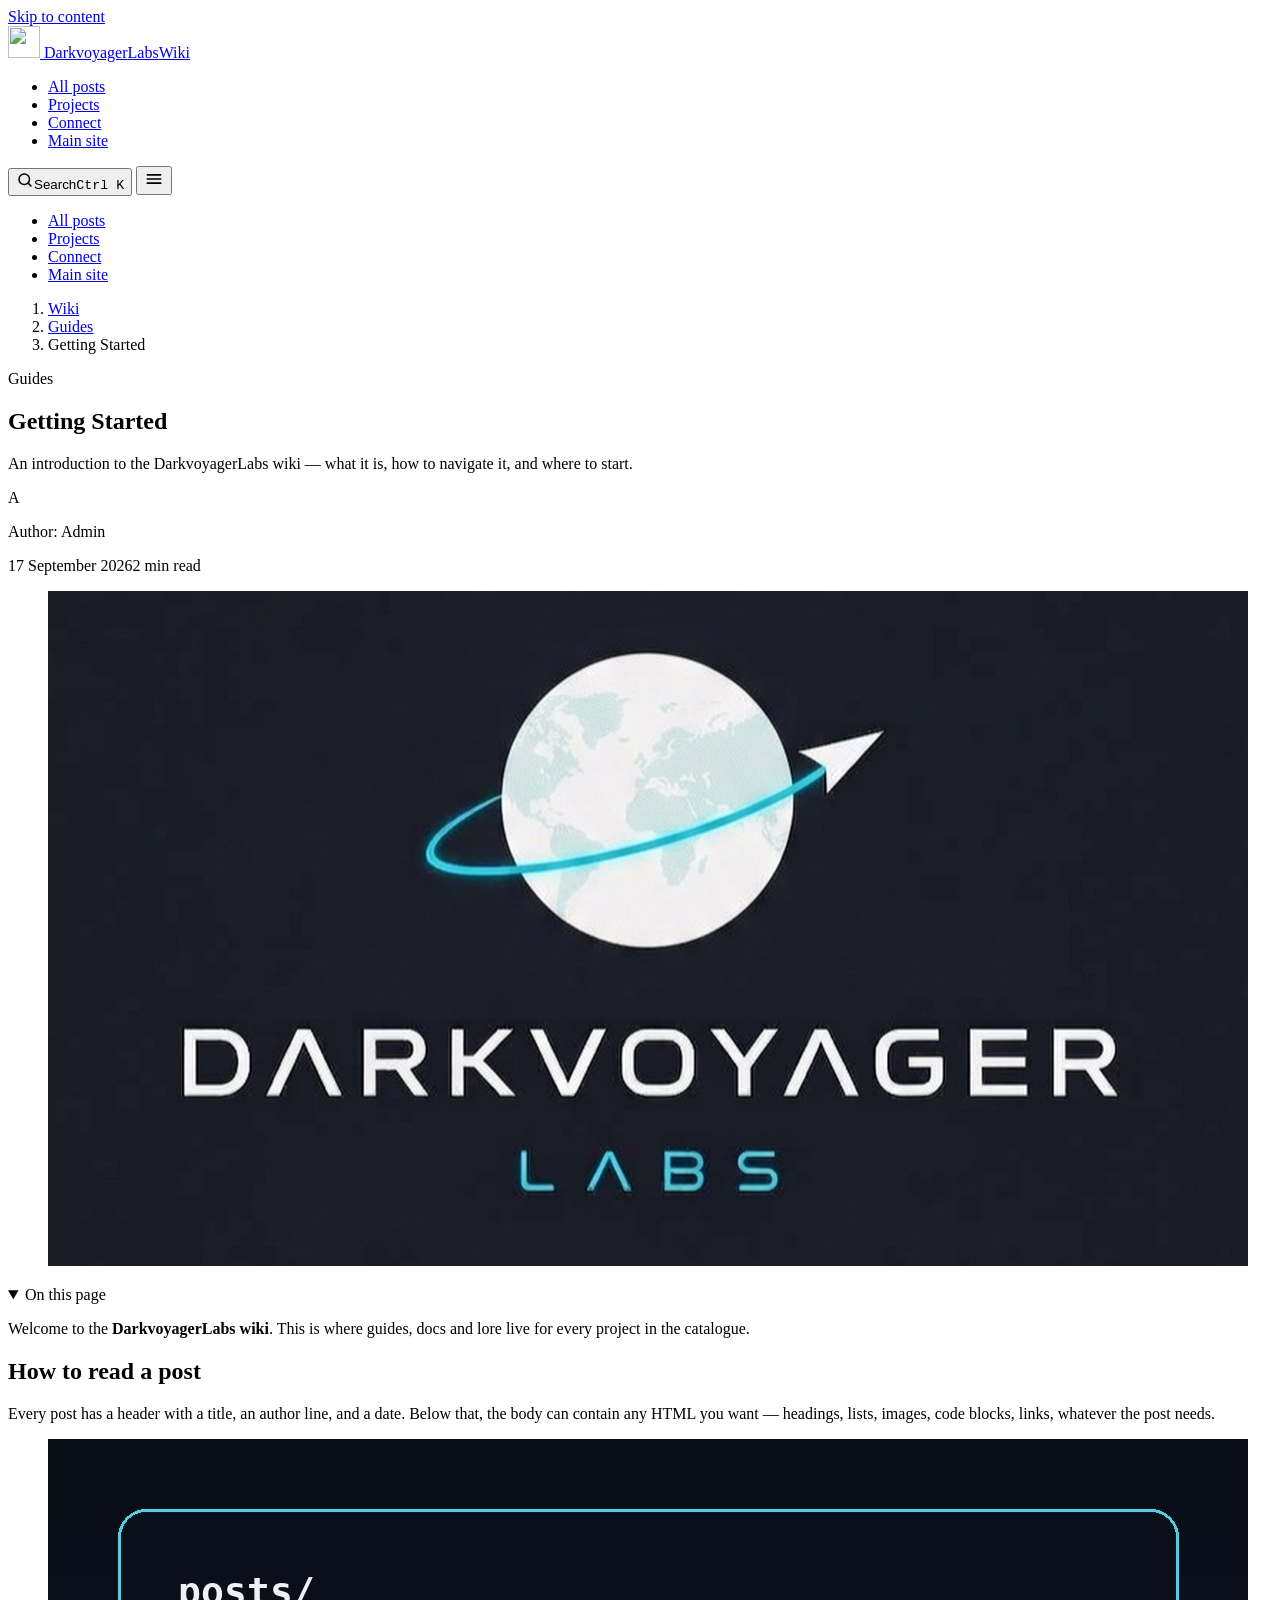
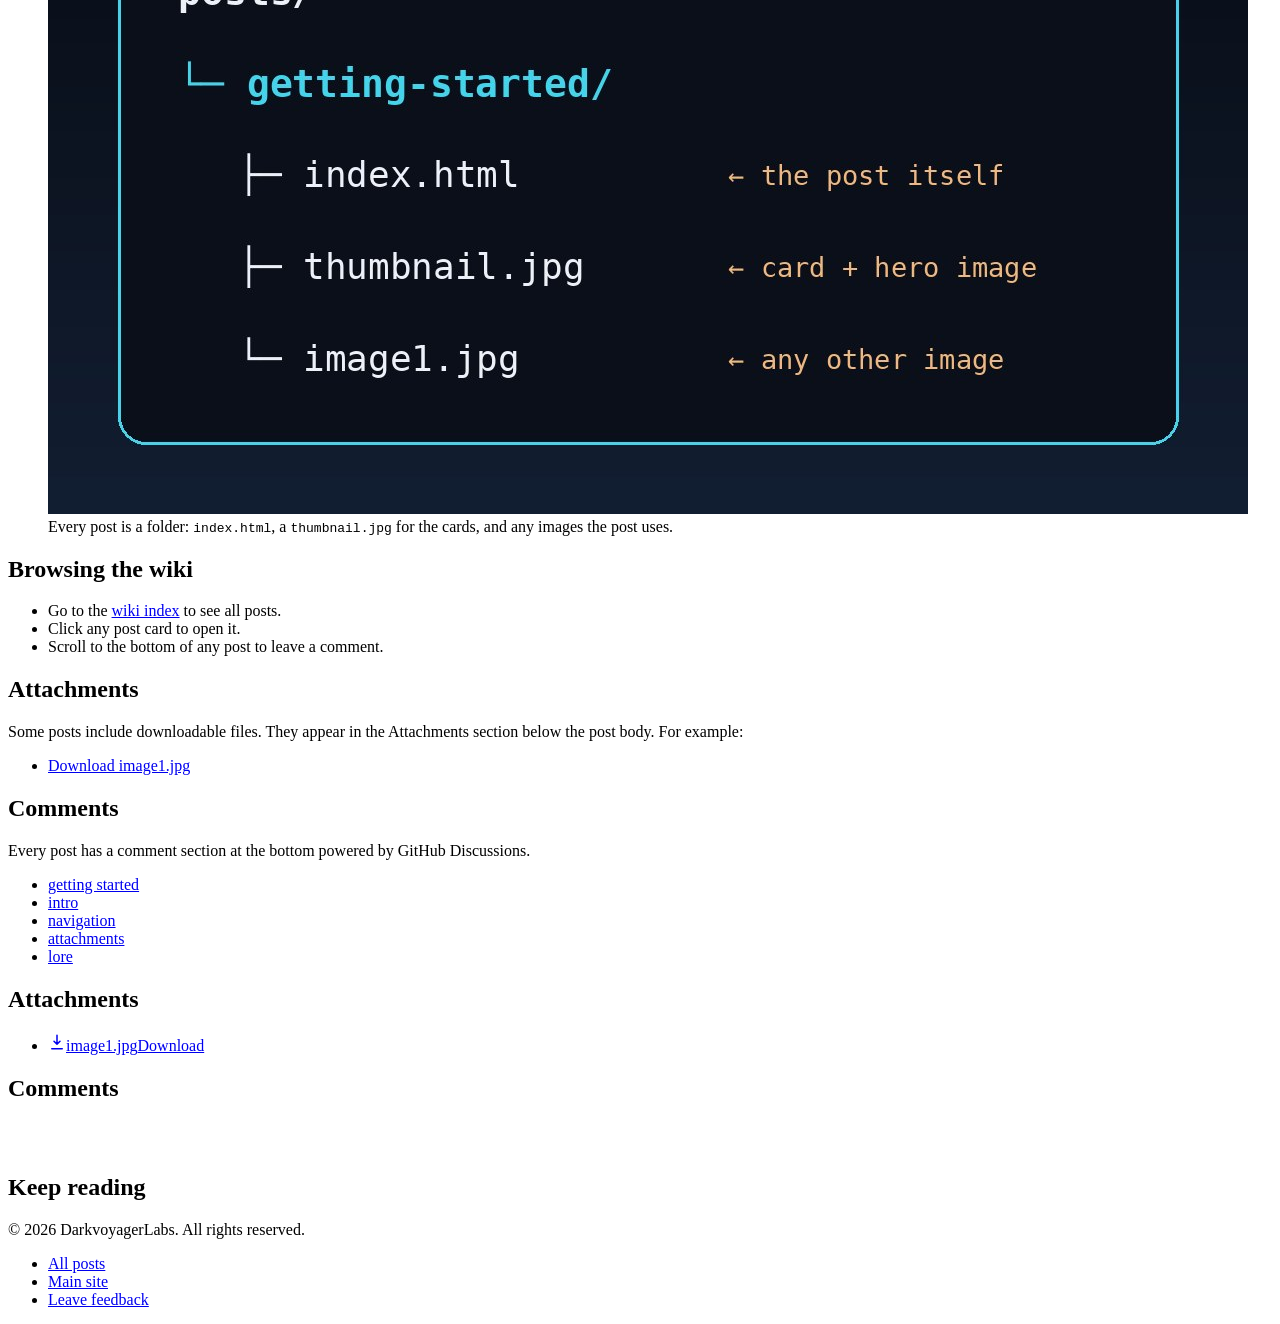
==== posts/getting-started/index.html @ c221bfa9 "Add files via upload" ====
<!DOCTYPE html>
<html lang="en">
<head>
<meta charset="UTF-8">
<meta name="viewport" content="width=device-width, initial-scale=1">
<title>Getting Started — DarkvoyagerLabs Wiki</title>
<meta name="description" content="An introduction to the DarkvoyagerLabs wiki — what it is, how to navigate it, and where to start.">
<link rel="canonical" href="https://wiki.darkvoyagerlabs.netlify.app/posts/getting-started/">
<meta name="color-scheme" content="dark light">
<meta name="theme-color" content="#05070d" media="(prefers-color-scheme: dark)">
<meta name="theme-color" content="#eef1f6" media="(prefers-color-scheme: light)">

<meta property="og:type" content="article">
<meta property="og:site_name" content="DarkvoyagerLabs Wiki">
<meta property="og:title" content="Getting Started — DarkvoyagerLabs Wiki">
<meta property="og:description" content="An introduction to the DarkvoyagerLabs wiki — what it is, how to navigate it, and where to start.">
<meta property="og:image" content="https://wiki.darkvoyagerlabs.netlify.app/posts/getting-started/thumbnail.jpg">
<meta property="og:url" content="https://wiki.darkvoyagerlabs.netlify.app/posts/getting-started/">
<meta name="twitter:card" content="summary_large_image">

<link rel="icon" type="image/png" href="/assets/img/logo.png">
<link rel="apple-touch-icon" href="/assets/img/logo.png">
<link rel="manifest" href="/site.webmanifest">
<link rel="preload" href="/assets/fonts/bricolage.woff2" as="font" type="font/woff2" crossorigin>
<link rel="preload" href="/assets/fonts/geist.woff2" as="font" type="font/woff2" crossorigin>
<script>(function(d){d.classList.add('js');setTimeout(function(){if(!window.__wikiOk)d.classList.add('reveal-all')},4000)})(document.documentElement)</script>
<link rel="stylesheet" href="/assets/css/tokens.css">
<link rel="stylesheet" href="/assets/css/base.css">
<link rel="stylesheet" href="/assets/css/layout.css">
<link rel="stylesheet" href="/assets/css/components.css">
<link rel="stylesheet" href="/assets/css/article.css">
<script type="application/ld+json">
{
  "@context": "https://schema.org",
  "@type": "Article",
  "headline": "Getting Started",
  "description": "An introduction to the DarkvoyagerLabs wiki \u2014 what it is, how to navigate it, and where to start.",
  "datePublished": "2026-09-17",
  "author": {
    "@type": "Person",
    "name": "Admin"
  },
  "image": "https://wiki.darkvoyagerlabs.netlify.app/posts/getting-started/thumbnail.jpg",
  "mainEntityOfPage": "https://wiki.darkvoyagerlabs.netlify.app/posts/getting-started/",
  "publisher": {
    "@type": "Organization",
    "name": "DarkvoyagerLabs"
  }
}
</script>
</head>
<body data-page="post" data-slug="getting-started">

<a class="skip-link" href="#main">Skip to content</a>

<header class="site-header">
  <nav class="site-nav" aria-label="Primary">
    <a class="brand" href="/" aria-label="DarkvoyagerLabs Wiki home">
      <picture><source media="(prefers-color-scheme: light)" srcset="/assets/img/logo_light.png"><img src="/assets/img/logo.png" alt="" width="32" height="32"></picture>
      <span class="brand-name">Darkvoyager<span class="accent">Labs</span></span><span class="brand-tag">Wiki</span>
    </a>
    <div class="nav-end">
      <ul class="nav-list">
        <li><a href="/">All posts</a></li>
        <li><a class="ext" href="https://darkvoyagerlabs.netlify.app/projects.html">Projects</a></li>
        <li><a class="ext" href="https://darkvoyagerlabs.netlify.app/connect.html">Connect</a></li>
        <li><a class="ext" href="https://darkvoyagerlabs.netlify.app/">Main site</a></li>
      </ul>
      <button type="button" class="search-btn" data-search-open aria-label="Search the wiki" aria-haspopup="dialog" aria-keyshortcuts="Control+K Meta+K">
        <svg width="18" height="18" viewBox="0 0 24 24" fill="none" stroke="currentColor" stroke-width="2" stroke-linecap="round" aria-hidden="true"><circle cx="11" cy="11" r="7"/><path d="m20 20-3.5-3.5"/></svg><span class="search-label">Search</span><kbd data-kbd>Ctrl K</kbd>
      </button>
      <button type="button" class="menu-btn" aria-label="Open menu" aria-expanded="false" aria-controls="mobile-nav">
        <svg width="20" height="20" viewBox="0 0 24 24" fill="none" stroke="currentColor" stroke-width="2" stroke-linecap="round" aria-hidden="true"><path d="M4 7h16M4 12h16M4 17h16"/></svg>
      </button>
    </div>
  </nav>
  <div class="mobile-panel" id="mobile-nav">
    <ul>
      <li><a href="/">All posts</a></li>
      <li><a href="https://darkvoyagerlabs.netlify.app/projects.html">Projects</a></li>
      <li><a href="https://darkvoyagerlabs.netlify.app/connect.html">Connect</a></li>
      <li><a href="https://darkvoyagerlabs.netlify.app/">Main site</a></li>
    </ul>
  </div>
</header>

<div class="progress" aria-hidden="true"><i></i></div>

<main id="main" class="page-top">
  <article>

    <header class="post-head">
      <nav aria-label="Breadcrumb">
        <ol class="crumbs">
          <li><a href="/">Wiki</a></li>
          <li><a href="/?category=Guides">Guides</a></li>
          <li aria-current="page">Getting Started</li>
        </ol>
      </nav>
      <span class="chip">Guides</span>
      <h1>Getting Started</h1>
      <p class="post-deck">An introduction to the DarkvoyagerLabs wiki — what it is, how to navigate it, and where to start.</p>
      <div class="byline">
        <span class="avatar" aria-hidden="true">A</span>
        <div>
          <p class="name">Author: Admin</p>
          <p class="meta"><time datetime="2026-09-17">17 September 2026</time><span class="dot" data-readtime>2 min read</span></p>
        </div>
      </div>
    </header>

    <figure class="post-hero">
      <img src="thumbnail.jpg" width="1200" height="675" alt="Getting Started banner" fetchpriority="high">
    </figure>

    <div class="post-layout">

      <aside class="post-layout__aside" aria-label="Article navigation">
        <details class="toc" open>
          <summary>On this page</summary>
          <nav aria-label="On this page"><ol id="toc"></ol></nav>
        </details>
      </aside>

      <div class="post-layout__main">

        <div class="prose" id="post-body">
          <p>Welcome to the <strong>DarkvoyagerLabs wiki</strong>. This is where guides, docs and lore live for every project in the catalogue.</p>

          <h2>How to read a post</h2>
          <p>Every post has a header with a title, an author line, and a date. Below that, the body can contain any HTML you want — headings, lists, images, code blocks, links, whatever the post needs.</p>
          <figure>
            <img src="image1.jpg" width="1200" height="675" loading="lazy" alt="A folder tree: posts, then getting-started, containing index.html, thumbnail.jpg and image1.jpg.">
            <figcaption>Every post is a folder: <code>index.html</code>, a <code>thumbnail.jpg</code> for the cards, and any images the post uses.</figcaption>
          </figure>

          <h2>Browsing the wiki</h2>
          <ul>
            <li>Go to the <a href="/">wiki index</a> to see all posts.</li>
            <li>Click any post card to open it.</li>
            <li>Scroll to the bottom of any post to leave a comment.</li>
          </ul>

          <h2>Attachments</h2>
          <p>Some posts include downloadable files. They appear in the Attachments section below the post body. For example:</p>
          <ul>
            <li><a href="image1.jpg" download>Download image1.jpg</a></li>
          </ul>

          <h2>Comments</h2>
          <p>Every post has a comment section at the bottom powered by GitHub Discussions.</p>
        </div>

        <div class="after">
          <ul class="tag-list" aria-label="Tags"><li><a class="tag" href="/?tag=getting%20started">getting started</a></li><li><a class="tag" href="/?tag=intro">intro</a></li><li><a class="tag" href="/?tag=navigation">navigation</a></li><li><a class="tag" href="/?tag=attachments">attachments</a></li><li><a class="tag" href="/?tag=lore">lore</a></li></ul>

          <section class="attachments" aria-labelledby="attachments-h">
            <h2 id="attachments-h">Attachments</h2>
            <ul><li><a href="image1.jpg" download><span class="file-icon" aria-hidden="true"><svg width="18" height="18" viewBox="0 0 24 24" fill="none" stroke="currentColor" stroke-width="2" stroke-linecap="round" stroke-linejoin="round"><path d="M12 3v12m0 0-4-4m4 4 4-4M5 21h14"/></svg></span><span class="file-name">image1.jpg</span><span class="file-note">Download</span></a></li></ul>
          </section>

          <nav id="post-nav" class="post-nav" aria-label="More posts"></nav>

          <section class="comments" id="comments" aria-labelledby="comments-h">
            <h2 id="comments-h">Comments</h2>
            <div id="giscus-container"></div>
            <noscript><p class="note">Comments are powered by GitHub Discussions and need JavaScript.</p></noscript>
          </section>
        </div>

      </div>
    </div>
  </article>

  <section id="related" class="container related after" aria-labelledby="related-h" style="margin-top:clamp(44px,6vw,72px)">
    <h2 id="related-h">Keep reading</h2>
    <ul id="related-grid" class="post-grid"></ul>
  </section>
</main>

<footer class="site-footer">
  <div class="row">
    <p>&copy; <span id="year">2026</span> DarkvoyagerLabs. All rights reserved.</p>
    <ul class="footer-links">
      <li><a href="/">All posts</a></li>
      <li><a href="https://darkvoyagerlabs.netlify.app/">Main site</a></li>
      <li><a href="https://darkvoyagerlabs.netlify.app/feedback.html">Leave feedback</a></li>
    </ul>
  </div>
</footer>

<script type="module" src="/assets/js/main.js"></script>
</body>
</html>
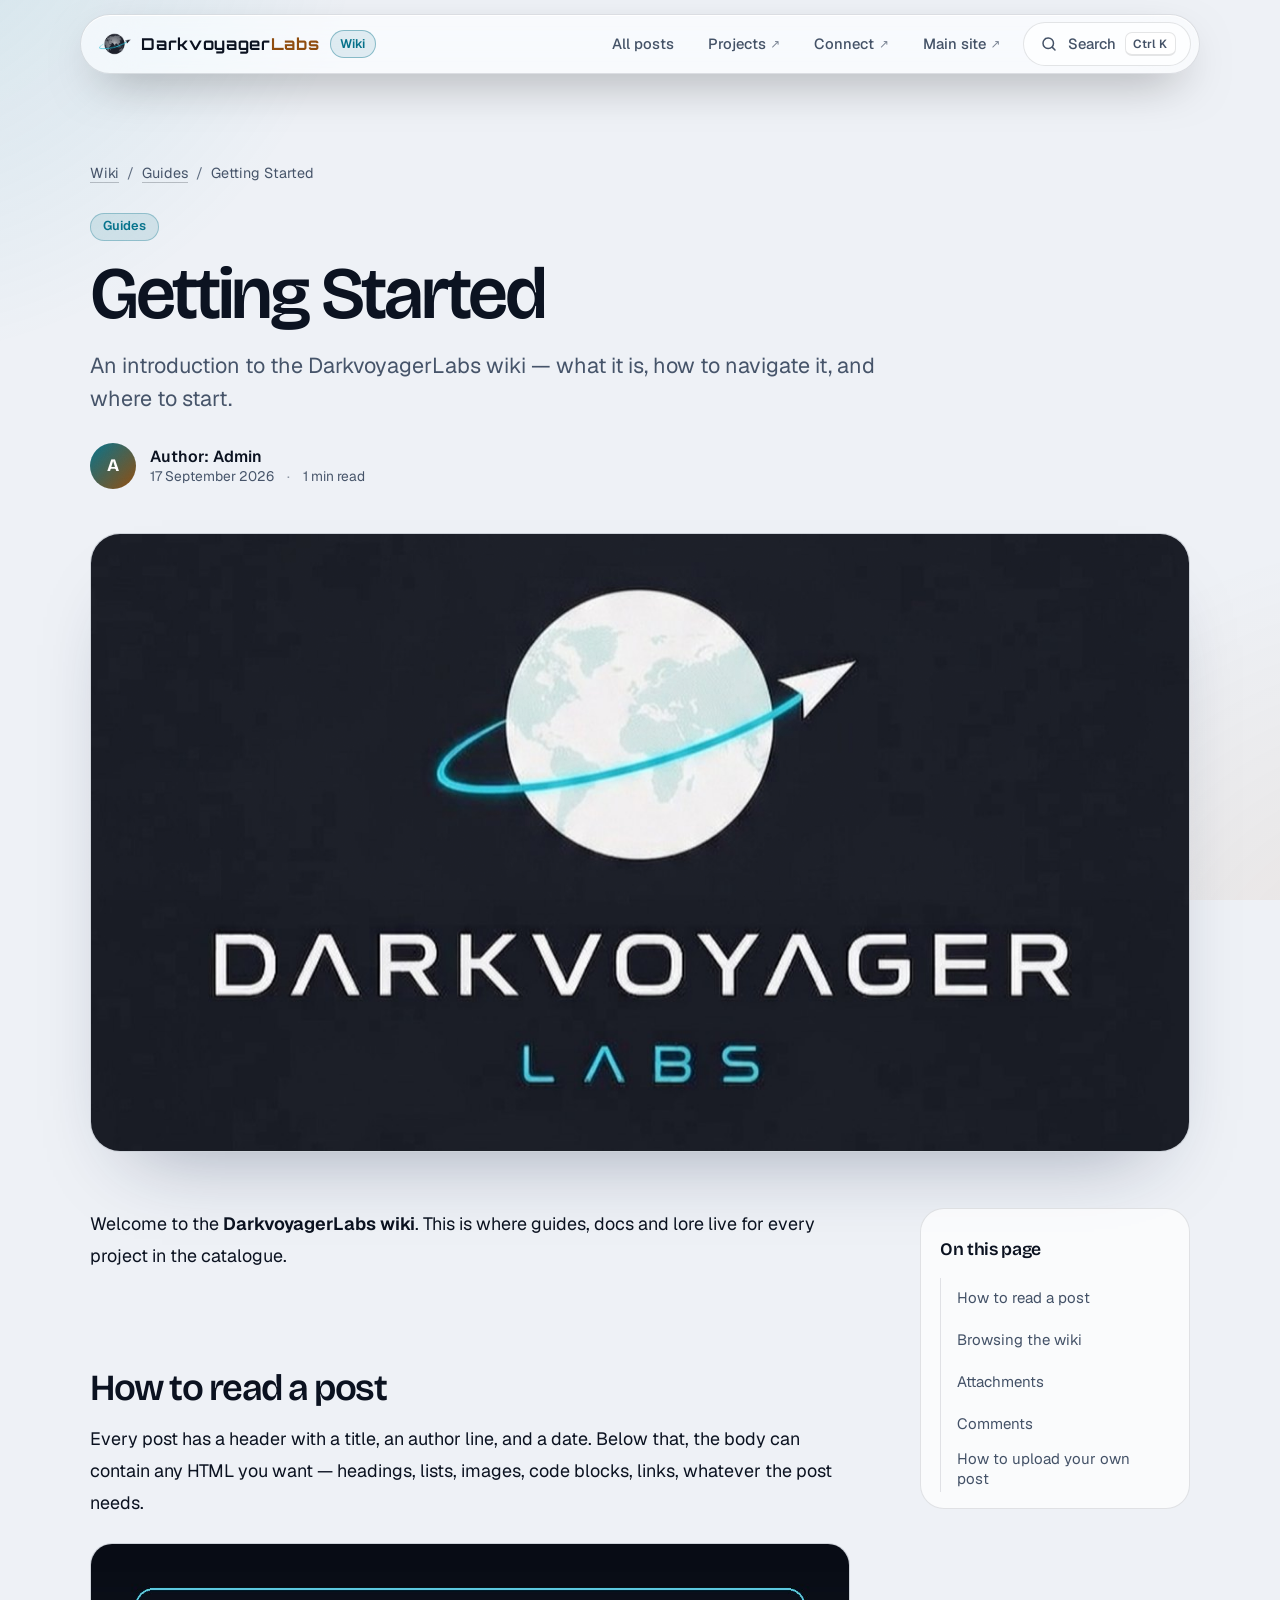
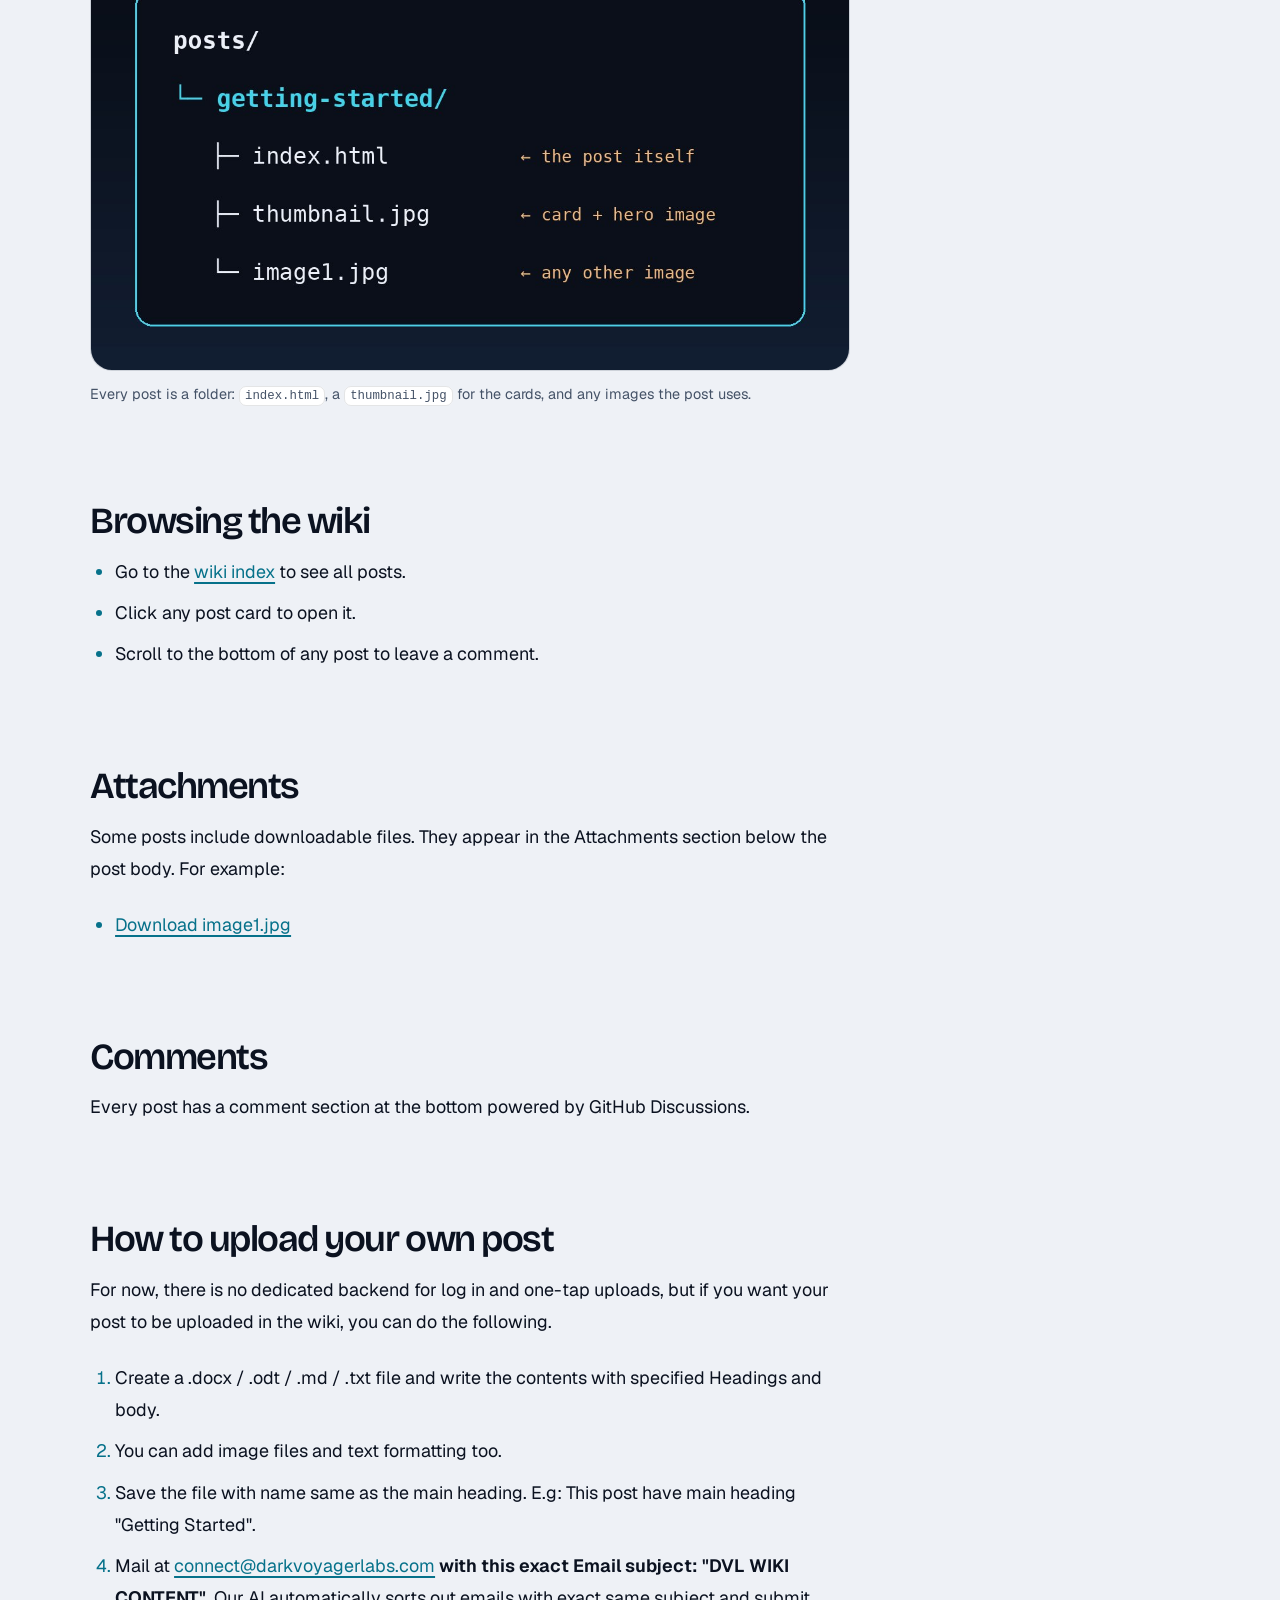
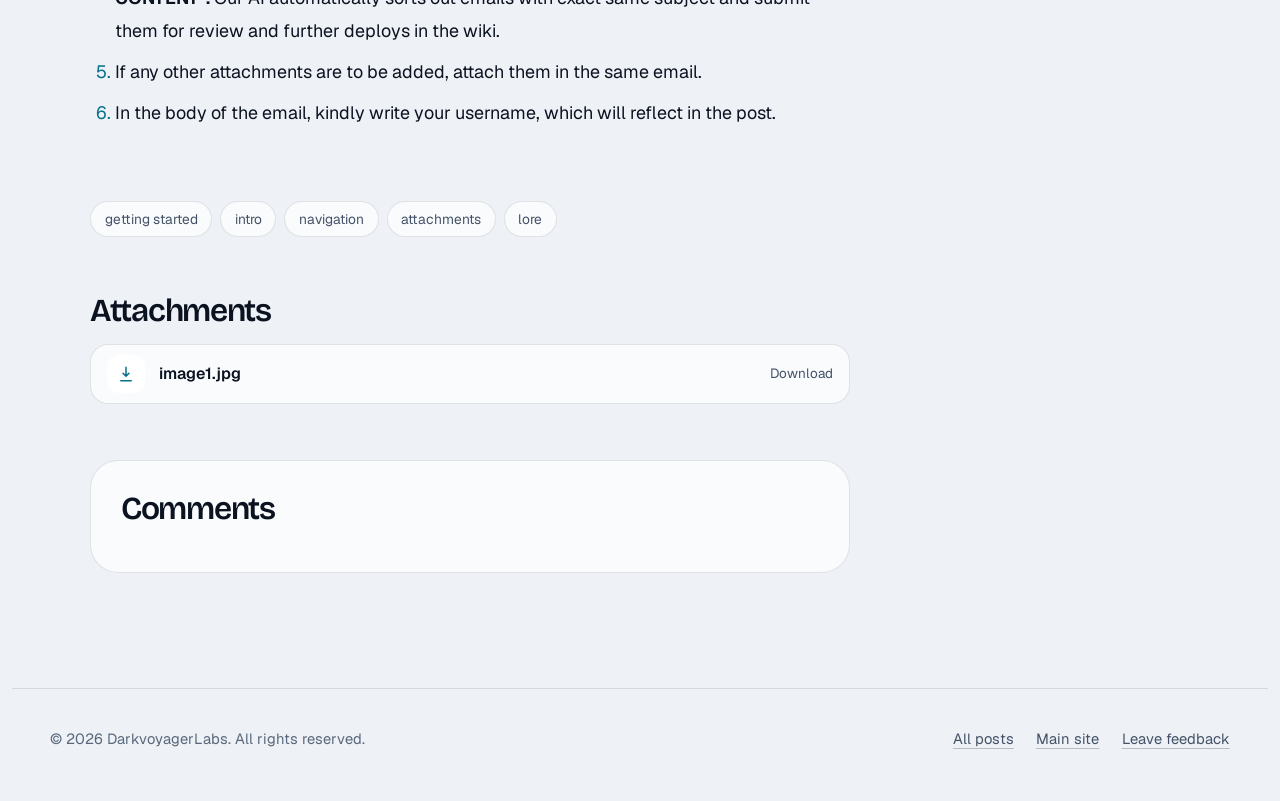
==== commit fff92335: "Update index.html" ====
--- a/posts/getting-started/index.html
+++ b/posts/getting-started/index.html
@@ -149,6 +149,17 @@
 
           <h2>Comments</h2>
           <p>Every post has a comment section at the bottom powered by GitHub Discussions.</p>
+
+          <h2>How to upload your own post</h2>
+          <p>For now, there is no dedicated backend for log in and one-tap uploads, but if you want your post to be uploaded in the wiki, you can do the following.</p>
+          <ol>
+            <li>Create a .docx / .odt / .md / .txt file and write the contents with specified Headings and body.</li>
+            <li>You can add image files and text formatting too.</li>
+            <li>Save the file with name same as the main heading. E.g: This post have main heading "Getting Started".</li>
+            <li>Mail at <a href="mailto:connect@darkvoyagerlabs.com" target="_blank">connect@darkvoyagerlabs.com</a> <strong>with this exact Email subject: "DVL WIKI CONTENT".</strong> Our AI automatically sorts out emails with exact same subject and submit them for review and further deploys in the wiki.</li>
+            <li>If any other attachments are to be added, attach them in the same email.</li>
+            <li>In the body of the email, kindly write your username, which will reflect in the post.</li>
+          </ol>
         </div>
 
         <div class="after">
--- a/assets/css/tokens.css
+++ b/assets/css/tokens.css
@@ -0,0 +1,71 @@
+/* =========================================================
+   tokens.css — fonts, colour, type and motion tokens.
+   Dark by default, light when the system asks for it.
+   Every text colour below is checked at >= 4.5:1 (WCAG AA)
+   against the surfaces it is used on.
+   ========================================================= */
+
+@font-face{font-family:"Bricolage";src:url("/assets/fonts/bricolage.woff2") format("woff2");font-weight:200 800;font-display:swap}
+@font-face{font-family:"Geist";src:url("/assets/fonts/geist.woff2") format("woff2");font-weight:100 900;font-display:swap}
+@font-face{font-family:"Orbitron";src:url("/assets/fonts/orbitron.woff2") format("woff2");font-weight:400 900;font-display:swap}
+@property --ang{syntax:"<angle>";inherits:false;initial-value:0deg}
+
+:root{
+  color-scheme:dark light;
+
+  /* surfaces */
+  --bg:#05070d; --bg-2:#0a0f19;
+  --card:rgba(255,255,255,.04); --card-hi:rgba(255,255,255,.09);
+  --line:rgba(255,255,255,.1); --line-2:rgba(255,255,255,.2);
+  --code-bg:#0a0f19; --code-fg:#e6edf6;
+
+  /* text */
+  --text:#edf1f7; --dim:#a3aebd; --faint:#7f8b9d;
+
+  /* brand */
+  --accent:#43d4ec; --accent-ink:#03222a;
+  --amber:#f0b77f; --green:#9be37c; --red:#ff7d93;
+
+  /* glass */
+  --glass:rgba(14,19,29,.55); --glass-strong:rgba(10,14,22,.82);
+  --glass-line:rgba(255,255,255,.14); --glass-hi:rgba(255,255,255,.18);
+  --shadow:0 40px 90px -40px rgba(0,0,0,.9);
+  --btn-bg:#edf1f7; --btn-fg:#05070d;
+  --spot:rgba(120,220,255,.1); --rim:rgba(120,220,255,.55);
+  --orb-a:rgba(67,212,236,.16); --orb-b:rgba(240,183,127,.09);
+
+  /* type */
+  --f-display:"Bricolage","Segoe UI",system-ui,sans-serif;
+  --f-body:"Geist","Segoe UI",system-ui,-apple-system,sans-serif;
+  --f-brand:"Orbitron","Bricolage",system-ui,sans-serif;
+  --f-code:ui-monospace,SFMono-Regular,"Cascadia Code",Menlo,Consolas,monospace;
+
+  /* layout + motion */
+  --pad:clamp(18px,4vw,48px);
+  --nav-top:14px; --nav-h:60px;
+  --ease:cubic-bezier(.16,1,.3,1);
+  --ease-io:cubic-bezier(.65,0,.35,1);
+}
+
+@media (prefers-color-scheme:light){
+  :root{
+    --bg:#eef1f6; --bg-2:#e5e9f0;
+    --card:rgba(255,255,255,.7); --card-hi:#ffffff;
+    --line:rgba(11,18,32,.11); --line-2:rgba(11,18,32,.24);
+    --code-bg:#0f1624; --code-fg:#e6edf6;
+    --text:#0b1220; --dim:#445267; --faint:#5a687c;
+    --accent:#06718a; --accent-ink:#ffffff;
+    --amber:#8f4c0e; --green:#23702d; --red:#b3203f;
+    --glass:rgba(255,255,255,.62); --glass-strong:rgba(255,255,255,.9);
+    --glass-line:rgba(11,18,32,.12); --glass-hi:rgba(255,255,255,.95);
+    --shadow:0 40px 80px -44px rgba(20,36,70,.4);
+    --btn-bg:#0b1220; --btn-fg:#ffffff;
+    --spot:rgba(6,113,138,.09); --rim:rgba(6,113,138,.5);
+    --orb-a:rgba(8,137,166,.15); --orb-b:rgba(178,100,26,.1);
+  }
+}
+
+/* People who ask for more contrast get it. */
+@media (prefers-contrast:more){
+  :root{--line:rgba(128,140,160,.65); --line-2:rgba(128,140,160,.95); --dim:var(--text); --faint:var(--text)}
+}
--- a/assets/css/base.css
+++ b/assets/css/base.css
@@ -0,0 +1,66 @@
+/* =========================================================
+   base.css — reset, element defaults, accessibility helpers
+   ========================================================= */
+
+*,*::before,*::after{box-sizing:border-box}
+html{-webkit-text-size-adjust:100%; scroll-behavior:smooth; scroll-padding-top:calc(var(--nav-top) + var(--nav-h) + 28px)}
+body{
+  margin:0; min-height:100vh; display:flex; flex-direction:column;
+  font-family:var(--f-body); font-size:1rem; line-height:1.6;
+  color:var(--text); background:var(--bg); overflow-x:clip; -webkit-font-smoothing:antialiased;
+}
+main{flex:1; display:block}
+img,svg,picture{display:block; max-width:100%}
+h1,h2,h3,h4{font-family:var(--f-display); font-weight:600; letter-spacing:-.03em; line-height:1.1; margin:0}
+p{margin:0}
+ul,ol{margin:0; padding:0}
+a{color:inherit; text-decoration:none}
+button,input{font:inherit; color:inherit}
+button{cursor:pointer}
+::selection{background:var(--accent); color:var(--accent-ink)}
+
+/* Ambient glow + film grain (purely decorative, never interactive) */
+body::before{
+  content:""; position:fixed; inset:0; z-index:-1; pointer-events:none;
+  background:
+    radial-gradient(60vmax 60vmax at -10% -15%,var(--orb-a),transparent 65%),
+    radial-gradient(60vmax 60vmax at 110% 115%,var(--orb-b),transparent 65%);
+}
+body::after{
+  content:""; position:fixed; inset:0; z-index:90; pointer-events:none; opacity:.45; mix-blend-mode:overlay;
+  background:url("data:image/svg+xml;utf8,<svg xmlns='http://www.w3.org/2000/svg' width='180' height='180'><filter id='n'><feTurbulence type='fractalNoise' baseFrequency='.85' numOctaves='2' stitchTiles='stitch'/><feColorMatrix values='0 0 0 0 .5 0 0 0 0 .5 0 0 0 0 .5 0 0 0 .22 0'/></filter><rect width='100%' height='100%' filter='url(%23n)'/></svg>");
+}
+
+/* ---------- accessibility helpers ---------- */
+.visually-hidden{position:absolute!important; width:1px; height:1px; overflow:hidden; clip:rect(0 0 0 0); clip-path:inset(50%); white-space:nowrap; border:0; padding:0; margin:-1px}
+.skip-link{
+  position:fixed; top:12px; left:12px; z-index:1000; padding:.8rem 1.2rem; border-radius:12px;
+  background:var(--btn-bg); color:var(--btn-fg); font-weight:600; transform:translateY(-200%); transition:transform .3s var(--ease);
+}
+.skip-link:focus{transform:none}
+:focus-visible{outline:3px solid var(--accent); outline-offset:3px; border-radius:6px}
+:focus:not(:focus-visible){outline:none}
+
+.container{width:min(100% - 2*var(--pad),1240px); margin-inline:auto}
+.container--narrow{width:min(100% - 2*var(--pad),860px); margin-inline:auto}
+
+/* ---------- motion ---------- */
+@view-transition{navigation:auto}
+::view-transition-old(root){animation:vt-out .3s ease both}
+::view-transition-new(root){animation:vt-in .6s var(--ease) both}
+@keyframes vt-out{to{opacity:0}}
+@keyframes vt-in{from{opacity:0}}
+
+/* Content is only hidden for reveal when JS is running (and a fail-safe un-hides it). */
+.js [data-reveal]{opacity:0; transform:translateY(28px); transition:opacity .9s var(--ease) calc(var(--i,0)*70ms), transform 1.1s var(--ease) calc(var(--i,0)*70ms)}
+.js [data-reveal].is-in,.reveal-all [data-reveal]{opacity:1; transform:none}
+
+@media (prefers-reduced-motion:reduce){
+  html{scroll-behavior:auto}
+  *,*::before,*::after{animation-duration:.001ms!important; animation-iteration-count:1!important; transition-duration:.001ms!important; animation-delay:0s!important}
+  .js [data-reveal]{opacity:1; transform:none}
+}
+@media (forced-colors:active){
+  .skip-link,.chip,.chip-btn,.card,.panel{border:1px solid CanvasText}
+  body::before,body::after{display:none}
+}
--- a/assets/css/layout.css
+++ b/assets/css/layout.css
@@ -0,0 +1,130 @@
+/* =========================================================
+   layout.css — header, footer, page shells
+   ========================================================= */
+
+/* ---------- header: floating glass pill ---------- */
+.site-header{position:fixed; top:var(--nav-top); left:0; right:0; z-index:100; pointer-events:none}
+.site-nav{
+  pointer-events:auto; position:relative; display:flex; align-items:center; justify-content:space-between; gap:1rem;
+  width:min(calc(100% - 28px),1120px); height:var(--nav-h); margin-inline:auto; padding:0 8px 0 18px; border-radius:999px;
+  background:var(--glass); backdrop-filter:blur(26px) saturate(1.9); -webkit-backdrop-filter:blur(26px) saturate(1.9);
+  border:1px solid var(--glass-line); box-shadow:inset 0 1px 0 var(--glass-hi),0 18px 50px -20px rgba(0,0,0,.55);
+  transition:width .6s var(--ease),height .5s var(--ease),background .4s; view-transition-name:site-nav;
+}
+.site-header.is-scrolled .site-nav{width:min(calc(100% - 28px),980px); height:54px; background:var(--glass-strong)}
+.brand{display:flex; align-items:center; gap:.65rem; min-width:0; border-radius:999px}
+.brand img{width:32px; height:32px; object-fit:contain; transition:transform .8s var(--ease)}
+.brand:hover img{transform:rotate(-14deg) scale(1.08)}
+.brand-name{font-family:var(--f-brand); font-weight:700; font-size:1.02rem; letter-spacing:.04em; white-space:nowrap}
+.brand-name .accent{color:var(--amber)}
+.brand-tag{
+  font-size:.78rem; font-weight:600; padding:.2rem .6rem; border-radius:999px; color:var(--accent);
+  border:1px solid color-mix(in srgb,var(--accent) 40%,transparent); background:color-mix(in srgb,var(--accent) 10%,transparent);
+}
+.nav-end{display:flex; align-items:center; gap:.4rem}
+.nav-list{display:flex; align-items:center; list-style:none; gap:2px}
+.nav-list a{display:flex; align-items:center; min-height:44px; padding:0 1rem; border-radius:999px; font-size:.92rem; font-weight:500; color:var(--dim); transition:color .25s,background .3s}
+.nav-list a:hover,.nav-list a[aria-current="page"]{color:var(--text); background:var(--card-hi)}
+.nav-list .ext::after{content:"↗"; margin-left:.3rem; font-size:.8em; opacity:.7}
+
+.search-btn{
+  display:none; align-items:center; gap:.6rem; min-height:44px; padding:0 .9rem 0 1rem; border-radius:999px;
+  background:var(--card); border:1px solid var(--line); color:var(--dim); font-size:.92rem; font-weight:500;
+  transition:background .3s,color .3s,border-color .3s,scale .5s var(--ease);
+}
+.js .search-btn{display:inline-flex}
+.search-btn:hover{background:var(--card-hi); color:var(--text); border-color:var(--line-2)}
+.search-btn svg{flex:none}
+kbd{
+  font-family:var(--f-body); font-size:.74rem; font-weight:600; line-height:1; padding:.28rem .45rem; border-radius:7px;
+  color:var(--dim); background:var(--card-hi); border:1px solid var(--line); border-bottom-width:2px;
+}
+.menu-btn{
+  display:none; width:44px; height:44px; align-items:center; justify-content:center; border-radius:50%;
+  background:var(--card); border:1px solid var(--line); color:var(--text);
+}
+.menu-btn svg{transition:rotate .5s var(--ease)}
+.menu-btn[aria-expanded="true"] svg{rotate:90deg}
+.mobile-panel{
+  pointer-events:auto; position:relative; width:min(calc(100% - 28px),1120px); margin:10px auto 0; padding:8px; border-radius:28px;
+  background:var(--glass-strong); backdrop-filter:blur(30px) saturate(1.8); -webkit-backdrop-filter:blur(30px) saturate(1.8);
+  border:1px solid var(--glass-line); box-shadow:inset 0 1px 0 var(--glass-hi),var(--shadow);
+  opacity:0; visibility:hidden; transform:translateY(-12px) scale(.98); transform-origin:top;
+  transition:opacity .3s,transform .5s var(--ease),visibility .3s;
+}
+.mobile-panel.is-open{opacity:1; visibility:visible; transform:none}
+.mobile-panel ul{list-style:none; display:grid}
+.mobile-panel a{display:flex; align-items:center; min-height:52px; padding:0 18px; border-radius:18px; font-family:var(--f-display); font-size:1.2rem; font-weight:550; color:var(--dim)}
+.mobile-panel a:hover,.mobile-panel a[aria-current="page"]{color:var(--text); background:var(--card-hi)}
+@media (max-width:900px){
+  .nav-list{display:none}
+  html:not(.js) .nav-list{display:flex; flex-wrap:wrap}
+  .js .menu-btn{display:inline-flex}
+  .search-btn kbd,.search-btn .search-label{display:none}
+  .search-btn{width:44px; padding:0; justify-content:center}
+  .brand-name{font-size:.9rem}
+}
+@media (max-width:420px){ .brand-tag{display:none} }
+
+/* ---------- footer ---------- */
+.site-footer{margin:clamp(60px,9vw,120px) 12px 12px; padding:28px clamp(18px,3vw,40px); border-top:1px solid var(--line); color:var(--faint); font-size:.92rem}
+.site-footer .row{display:flex; align-items:center; justify-content:space-between; gap:1rem; flex-wrap:wrap}
+.footer-links{display:flex; gap:.3rem 1.4rem; flex-wrap:wrap; list-style:none}
+.footer-links a{display:inline-flex; min-height:44px; align-items:center; color:var(--dim); text-decoration:underline; text-decoration-color:var(--line-2); text-underline-offset:4px}
+.footer-links a:hover{color:var(--accent); text-decoration-color:currentColor}
+
+/* ---------- reading progress ---------- */
+.progress{position:fixed; inset:0 0 auto 0; height:3px; z-index:120; pointer-events:none}
+.progress i{display:block; height:100%; transform:scaleX(0); transform-origin:left; background:linear-gradient(90deg,var(--accent),var(--amber))}
+
+/* ---------- home ---------- */
+.stage{
+  position:relative; margin:12px 12px 0; border-radius:34px; overflow:hidden; isolation:isolate; background:#04060b; color:#f4f7fb;
+  min-height:clamp(380px,46vw,500px); display:flex; align-items:flex-end;
+}
+.stage__bg{
+  position:absolute; inset:-6% 0; z-index:-2;
+  background:
+    radial-gradient(60% 90% at 88% 8%,rgba(67,212,236,.38),transparent 62%),
+    radial-gradient(50% 80% at 8% 105%,rgba(240,183,127,.26),transparent 62%),
+    linear-gradient(#0a1020,#05070d);
+}
+.stage__bg::before{
+  content:""; position:absolute; inset:0; opacity:.55;
+  background:linear-gradient(rgba(255,255,255,.07) 1px,transparent 1px) 0 0/56px 56px,linear-gradient(90deg,rgba(255,255,255,.07) 1px,transparent 1px) 0 0/56px 56px;
+  -webkit-mask-image:radial-gradient(70% 90% at 80% 20%,#000,transparent 75%); mask-image:radial-gradient(70% 90% at 80% 20%,#000,transparent 75%);
+}
+.stage::after{content:""; position:absolute; inset:0; z-index:-1; border-radius:inherit; box-shadow:inset 0 0 0 1px rgba(255,255,255,.12); background:linear-gradient(180deg,rgba(3,5,10,.25),rgba(3,5,10,0) 45%,rgba(3,5,10,.55))}
+.stage__inner{width:100%; padding:clamp(110px,14vw,150px) clamp(22px,4.5vw,64px) clamp(28px,4vw,52px)}
+.stage h1{font-size:clamp(3.4rem,10vw,8rem); letter-spacing:-.045em; line-height:.9; margin-bottom:.8rem}
+.stage__tagline{font-size:clamp(1rem,1.6vw,1.2rem); color:rgba(244,247,251,.82); max-width:52ch}
+@supports (animation-timeline:scroll()){
+  .stage__bg{animation:bg-drift linear both; animation-timeline:scroll(root block); animation-range:0 700px}
+  @keyframes bg-drift{to{transform:translateY(10%) scale(1.08)}}
+}
+.stage .search-field{margin-top:1.6rem}
+
+.home{display:grid; grid-template-columns:minmax(0,1fr) 300px; gap:clamp(28px,4vw,56px); padding-top:clamp(36px,5vw,64px); align-items:start}
+.home__main{display:grid; gap:clamp(36px,5vw,60px); min-width:0}
+.home__aside{display:grid; gap:18px; position:sticky; top:calc(var(--nav-top) + var(--nav-h) + 20px)}
+@media (max-width:1000px){ .home{grid-template-columns:1fr} .home__aside{position:static; grid-template-columns:repeat(auto-fit,minmax(260px,1fr))} }
+.section-head{display:flex; align-items:flex-end; justify-content:space-between; gap:1rem 2rem; flex-wrap:wrap; margin-bottom:22px; padding-bottom:14px; border-bottom:1px solid var(--line)}
+.section-head h2{font-size:clamp(1.7rem,3.4vw,2.4rem); letter-spacing:-.04em}
+
+/* ---------- article shell ---------- */
+.page-top{padding-top:calc(var(--nav-top) + var(--nav-h))}
+.post-head,.post-layout{width:min(100% - 2*var(--pad),1100px); margin-inline:auto}
+.post-head{padding-block:clamp(40px,7vw,84px) 0}
+.post-head .post-deck{max-width:60ch}
+.post-layout{display:grid; grid-template-columns:minmax(0,1fr) 270px; gap:clamp(32px,5vw,64px); align-items:start; padding-block:clamp(32px,5vw,56px) 0}
+.post-layout__main{min-width:0; max-width:760px; grid-column:1; grid-row:1}
+.post-layout__aside{position:sticky; top:calc(var(--nav-top) + var(--nav-h) + 20px); grid-column:2; grid-row:1}
+@media (max-width:1000px){ .post-layout{grid-template-columns:1fr} .post-layout__main,.post-layout__aside{grid-column:1; grid-row:auto} .post-layout__aside{position:static} }
+
+/* ---------- 404 ---------- */
+.error-shell{text-align:center; padding-block:clamp(70px,12vw,140px) 20px; max-width:680px; margin-inline:auto}
+.error-eyebrow{color:var(--red); font-weight:500; margin-bottom:.4rem}
+.error-code{font-family:var(--f-display); font-weight:800; font-size:clamp(7rem,28vw,17rem); line-height:.85; letter-spacing:-.07em; margin:0 0 1.2rem; background:linear-gradient(180deg,var(--text) 20%,transparent 105%); -webkit-background-clip:text; background-clip:text; color:transparent}
+.error-shell h1{font-size:clamp(1.6rem,3.8vw,2.3rem); letter-spacing:-.04em; margin-bottom:.8rem}
+.error-shell p{color:var(--dim); max-width:46ch; margin:0 auto 2rem}
+.error-actions{display:flex; gap:.8rem; justify-content:center; flex-wrap:wrap}
--- a/assets/css/components.css
+++ b/assets/css/components.css
@@ -0,0 +1,133 @@
+/* =========================================================
+   components.css — buttons, chips, cards, panels, search
+   ========================================================= */
+
+/* ---------- buttons ---------- */
+.btn{
+  display:inline-flex; align-items:center; justify-content:center; gap:.55rem; min-height:46px; padding:0 1.5rem; border-radius:999px;
+  font-weight:600; font-size:.95rem; line-height:1; border:1px solid transparent; background:var(--btn-bg); color:var(--btn-fg);
+  transition:scale .5s var(--ease),background .3s,color .3s,border-color .3s;
+}
+.btn:hover{scale:1.04; background:var(--accent); color:var(--accent-ink)}
+.btn--ghost{background:transparent; color:var(--text); border-color:var(--line-2)}
+.btn--ghost:hover{background:var(--btn-bg); color:var(--btn-fg)}
+
+/* ---------- chips ---------- */
+.chip{
+  display:inline-flex; align-items:center; font-size:.8rem; font-weight:600; line-height:1; padding:.4rem .75rem; border-radius:999px;
+  color:var(--accent); background:color-mix(in srgb,var(--accent) 12%,transparent); border:1px solid color-mix(in srgb,var(--accent) 32%,transparent);
+}
+a.chip:hover{background:color-mix(in srgb,var(--accent) 22%,transparent)}
+.chip-btn{
+  display:inline-flex; align-items:center; gap:.4rem; min-height:44px; padding:0 1.1rem; border-radius:999px; font-size:.92rem; font-weight:500;
+  color:var(--dim); background:var(--card); border:1px solid var(--line); transition:color .25s,background .3s,border-color .3s,scale .4s var(--ease);
+}
+.chip-btn:hover{color:var(--text); border-color:var(--line-2)}
+.chip-btn[aria-pressed="true"]{background:var(--btn-bg); color:var(--btn-fg); border-color:transparent}
+.chip-row{display:flex; flex-wrap:wrap; gap:.5rem}
+.tag-list{display:flex; flex-wrap:wrap; gap:.5rem; list-style:none}
+.tag{display:inline-flex; align-items:center; min-height:36px; padding:0 .85rem; border-radius:999px; font-size:.86rem; color:var(--dim); background:var(--card); border:1px solid var(--line); transition:color .25s,border-color .25s}
+a.tag:hover{color:var(--text); border-color:var(--line-2)}
+
+/* ---------- meta line ---------- */
+.meta{display:flex; flex-wrap:wrap; align-items:center; gap:.35rem .8rem; font-size:.86rem; color:var(--dim)}
+.meta .dot::before{content:"·"; margin-right:.8rem; opacity:.6}
+
+/* ---------- surfaces that follow the cursor ---------- */
+.card,.panel,.feature{position:relative; --mx:50%; --my:0%}
+.card::before,.panel::before{
+  content:""; position:absolute; inset:0; border-radius:inherit; pointer-events:none; z-index:3;
+  background:radial-gradient(460px circle at var(--mx) var(--my),var(--spot),transparent 60%); opacity:0; transition:opacity .5s;
+}
+.card:hover::before,.panel:hover::before{opacity:1}
+
+/* ---------- post card ---------- */
+.post-grid{display:grid; grid-template-columns:repeat(auto-fill,minmax(270px,1fr)); gap:22px; list-style:none}
+.card{
+  display:flex; flex-direction:column; height:100%; border-radius:26px; overflow:hidden; isolation:isolate;
+  background:var(--card); border:1px solid var(--line); transition:translate .7s var(--ease),border-color .4s,box-shadow .6s var(--ease);
+}
+.card:hover,.card:focus-within{translate:0 -6px; border-color:var(--line-2); box-shadow:var(--shadow)}
+.card__media{aspect-ratio:16/10; overflow:hidden; background:var(--bg-2)}
+.card__media img{width:100%; height:100%; object-fit:cover; scale:1.04; transition:scale 1.3s var(--ease)}
+.card:hover .card__media img{scale:1.12}
+.card__body{display:flex; flex-direction:column; gap:.65rem; flex:1; padding:1.2rem 1.3rem 1.35rem}
+.card__body h3{font-size:1.4rem; letter-spacing:-.035em; line-height:1.15}
+.card__desc{color:var(--dim); font-size:.96rem; line-height:1.55; display:-webkit-box; -webkit-line-clamp:3; -webkit-box-orient:vertical; overflow:hidden; flex:1}
+.card__foot{padding-top:.8rem; border-top:1px solid var(--line)}
+/* one real link per card: the title; its ::after stretches over the whole card */
+.stretched::after{content:""; position:absolute; inset:0; z-index:2; border-radius:inherit}
+.stretched:focus-visible{outline:none}
+.card:has(.stretched:focus-visible),.feature:has(.stretched:focus-visible){outline:3px solid var(--accent); outline-offset:4px}
+
+/* ---------- featured card ---------- */
+.feature{
+  display:flex; align-items:flex-end; min-height:clamp(340px,40vw,470px); border-radius:32px; overflow:hidden; isolation:isolate; color:#f4f7fb;
+  border:1px solid var(--line); box-shadow:var(--shadow);
+}
+.feature__img{position:absolute; inset:0; width:100%; height:100%; object-fit:cover; z-index:-2; transition:scale 1.6s var(--ease)}
+.feature:hover .feature__img{scale:1.05}
+.feature::after{content:""; position:absolute; inset:0; z-index:-1; background:linear-gradient(180deg,rgba(3,5,10,.05) 20%,rgba(3,5,10,.9))}
+.feature__body{display:grid; gap:.8rem; padding:clamp(22px,3.4vw,44px); max-width:760px}
+.feature h2,.feature h3{font-size:clamp(1.9rem,4.4vw,3.3rem); letter-spacing:-.045em; line-height:1.02}
+.feature p{color:rgba(244,247,251,.86); max-width:58ch}
+.feature .meta{color:rgba(244,247,251,.82)}
+.feature .chip{color:#fff; background:rgba(255,255,255,.14); border-color:rgba(255,255,255,.32); backdrop-filter:blur(10px)}
+
+/* ---------- side panels ---------- */
+.panel{padding:1.4rem; border-radius:26px; background:var(--card); border:1px solid var(--line); backdrop-filter:blur(14px); -webkit-backdrop-filter:blur(14px)}
+.panel h2{font-size:1.2rem; letter-spacing:-.03em; margin-bottom:.9rem}
+.cat-list{list-style:none; display:grid; gap:2px}
+.cat-list a{display:flex; align-items:center; justify-content:space-between; min-height:44px; padding:0 .8rem; border-radius:14px; color:var(--dim); transition:background .25s,color .25s}
+.cat-list a:hover,.cat-list a[aria-current="true"]{background:var(--card-hi); color:var(--text)}
+.cat-list .count{font-size:.82rem; font-variant-numeric:tabular-nums; color:var(--faint)}
+
+/* ---------- breadcrumbs ---------- */
+.crumbs{display:flex; flex-wrap:wrap; align-items:center; gap:.2rem .5rem; list-style:none; font-size:.9rem; color:var(--dim); margin-bottom:1.4rem}
+.crumbs li+li::before{content:"/"; margin-right:.5rem; color:var(--faint)}
+.crumbs a{display:inline-flex; align-items:center; min-height:32px; text-decoration:underline; text-decoration-color:var(--line-2); text-underline-offset:4px}
+.crumbs a:hover{color:var(--text); text-decoration-color:currentColor}
+
+/* ---------- empty / status ---------- */
+.empty{padding:2.4rem 1rem; text-align:center; color:var(--dim); border:1px dashed var(--line-2); border-radius:22px}
+
+/* ---------- search field (hero) + dialog ---------- */
+.search-field{
+  display:flex; align-items:center; gap:.8rem; width:min(100%,600px); min-height:60px; padding:0 .8rem 0 1.4rem; border-radius:999px; text-align:left;
+  background:rgba(14,19,29,.55); border:1px solid rgba(255,255,255,.22); color:rgba(244,247,251,.86);
+  backdrop-filter:blur(22px) saturate(1.6); -webkit-backdrop-filter:blur(22px) saturate(1.6); box-shadow:inset 0 1px 0 rgba(255,255,255,.2);
+  transition:border-color .3s,box-shadow .5s;
+}
+.search-field:hover{border-color:rgba(255,255,255,.5); box-shadow:0 0 50px -12px var(--accent)}
+.search-field span{flex:1}
+.search-field kbd{color:#e6edf6; background:rgba(255,255,255,.14); border-color:rgba(255,255,255,.25)}
+.js .search-field{display:flex}
+.search-field{display:none}
+
+.search-dialog{
+  width:min(640px,calc(100% - 28px)); max-height:min(640px,calc(100dvh - 80px)); margin:max(14px,8vh) auto auto; padding:0; border:0; border-radius:28px;
+  background:var(--glass-strong); color:var(--text); backdrop-filter:blur(34px) saturate(1.8); -webkit-backdrop-filter:blur(34px) saturate(1.8);
+  box-shadow:inset 0 0 0 1px var(--glass-line),0 50px 120px -30px rgba(0,0,0,.8); overflow:hidden;
+}
+.search-dialog[open]{display:flex; flex-direction:column; animation:dlg-in .5s var(--ease)}
+.search-dialog::backdrop{background:rgba(2,4,8,.6); backdrop-filter:blur(6px); animation:fade-in .3s ease}
+@keyframes dlg-in{from{opacity:0; transform:translateY(-16px) scale(.97)}}
+@keyframes fade-in{from{opacity:0}}
+.search-top{display:flex; align-items:center; gap:.8rem; padding:0 .9rem 0 1.4rem; border-bottom:1px solid var(--line); color:var(--dim)}
+.search-top input{flex:1; min-width:0; min-height:64px; background:none; border:0; outline:none; font-size:1.1rem; color:var(--text)}
+.search-top input::placeholder{color:var(--faint)}
+.search-top input::-webkit-search-cancel-button{display:none}
+.search-top:focus-within{box-shadow:inset 0 -2px 0 var(--accent)}
+.search-close{min-height:36px; padding:0 .7rem; border-radius:10px; background:var(--card-hi); border:1px solid var(--line); color:var(--dim); font-size:.78rem; font-weight:600}
+.search-close:hover{color:var(--text)}
+.search-results{list-style:none; overflow-y:auto; padding:8px; display:grid; gap:2px; align-content:start}
+.search-results li{display:block}
+.search-results a{display:flex; align-items:center; gap:1rem; padding:.7rem .8rem; border-radius:18px; color:inherit}
+.search-results a:hover,.search-results [aria-selected="true"] a{background:var(--card-hi)}
+.search-results [aria-selected="true"] a{box-shadow:inset 0 0 0 2px var(--accent)}
+.search-results img{width:64px; height:44px; border-radius:10px; object-fit:cover; flex:none; background:var(--bg-2)}
+.search-results h3{font-size:1rem; letter-spacing:-.02em}
+.search-results p{font-size:.88rem; color:var(--dim); display:-webkit-box; -webkit-line-clamp:1; -webkit-box-orient:vertical; overflow:hidden}
+.search-results mark{background:color-mix(in srgb,var(--accent) 28%,transparent); color:inherit; border-radius:4px; padding:0 .12em}
+.search-note{padding:1.4rem 1rem; text-align:center; color:var(--dim); font-size:.95rem}
+.search-foot{display:flex; gap:1.2rem; flex-wrap:wrap; padding:.7rem 1.2rem; border-top:1px solid var(--line); font-size:.8rem; color:var(--faint)}
--- a/assets/css/article.css
+++ b/assets/css/article.css
@@ -0,0 +1,89 @@
+/* =========================================================
+   article.css — post header, prose, table of contents, extras
+   ========================================================= */
+
+.post-head h1{font-size:clamp(2.5rem,6.4vw,4.6rem); letter-spacing:-.045em; line-height:1.02; margin:1rem 0 1.1rem; text-wrap:balance}
+.post-deck{font-size:clamp(1.1rem,2vw,1.35rem); color:var(--dim); line-height:1.5; max-width:62ch}
+.byline{display:flex; align-items:center; gap:.9rem; margin-top:1.8rem}
+.avatar{width:46px; height:46px; border-radius:50%; display:grid; place-items:center; flex:none; font-family:var(--f-display); font-weight:700; font-size:1.1rem; color:var(--accent-ink); background:linear-gradient(135deg,var(--accent),var(--amber))}
+.byline p{line-height:1.35}
+.byline .name{font-weight:600}
+.post-hero{margin:clamp(28px,4vw,44px) auto 0; width:min(100% - 2*var(--pad),1100px)}
+.post-hero img{width:100%; height:auto; aspect-ratio:16/9; object-fit:cover; border-radius:30px; border:1px solid var(--line); box-shadow:var(--shadow); background:var(--bg-2)}
+@supports (animation-timeline:view()){
+  .post-hero img{animation:hero-settle linear both; animation-timeline:view(); animation-range:exit 0% exit 100%}
+  @keyframes hero-settle{to{scale:.94; border-radius:44px; opacity:.6}}
+}
+
+/* ---------- table of contents ---------- */
+.toc{padding:1.2rem 1.2rem 1rem; border-radius:24px; background:var(--card); border:1px solid var(--line)}
+.toc summary{display:flex; align-items:center; justify-content:space-between; min-height:44px; cursor:pointer; list-style:none; font-family:var(--f-display); font-size:1.1rem; font-weight:600; letter-spacing:-.02em}
+.toc summary::-webkit-details-marker{display:none}
+.toc summary::after{content:"+"; font-size:1.4rem; color:var(--dim); transition:rotate .4s var(--ease)}
+.toc[open] summary::after{rotate:45deg}
+@media (min-width:1001px){ .toc summary{pointer-events:none} .toc summary::after{display:none} }
+.toc ol{list-style:none; display:grid; gap:2px; margin-top:.4rem; border-left:1px solid var(--line)}
+.toc a{display:flex; align-items:center; min-height:40px; padding:.2rem .9rem; margin-left:-1px; border-left:2px solid transparent; color:var(--dim); font-size:.94rem; line-height:1.3; transition:color .25s,border-color .25s}
+.toc a:hover{color:var(--text)}
+.toc a[aria-current="location"]{color:var(--text); border-left-color:var(--accent); font-weight:600}
+.toc .toc-sub a{padding-left:1.8rem; font-size:.88rem}
+.toc-meta{margin-top:1rem; padding-top:1rem; border-top:1px solid var(--line); display:grid; gap:.3rem; font-size:.88rem; color:var(--dim)}
+
+/* ---------- prose ---------- */
+.prose{font-size:clamp(1.05rem,1.4vw,1.15rem); line-height:1.8; color:var(--text)}
+.prose>*+*{margin-top:1.3em}
+.prose h2{font-size:clamp(1.7rem,3.2vw,2.3rem); letter-spacing:-.04em; margin-top:2.4em; padding-top:.2em}
+.prose h3{font-size:clamp(1.3rem,2.2vw,1.6rem); letter-spacing:-.03em; margin-top:2em}
+.prose h2+*,.prose h3+*{margin-top:.8em}
+.prose a{color:var(--accent); text-decoration:underline; text-decoration-thickness:1.5px; text-underline-offset:4px; transition:text-decoration-color .25s,background .25s}
+.prose a:hover{background:color-mix(in srgb,var(--accent) 14%,transparent); border-radius:4px}
+.prose a[href^="http"]:not([href*="darkvoyagerlabs"])::after{content:"↗"; font-size:.8em; margin-left:.2em; text-decoration:none; display:inline-block}
+.prose strong{font-weight:650}
+.prose ul,.prose ol{padding-left:1.4em}
+.prose li+li{margin-top:.5em}
+.prose li::marker{color:var(--accent)}
+.prose blockquote{margin-inline:0; padding:.4em 0 .4em 1.4em; border-left:3px solid var(--accent); color:var(--dim); font-family:var(--f-display); font-size:1.2em; letter-spacing:-.015em; line-height:1.5}
+.prose hr{border:0; height:1px; background:var(--line-2); margin-block:2.4em}
+.prose code{font-family:var(--f-code); font-size:.86em; padding:.15em .4em; border-radius:7px; background:var(--card-hi); border:1px solid var(--line)}
+.prose pre{position:relative; margin-inline:0; padding:1.2rem 1.3rem; overflow-x:auto; border-radius:20px; background:var(--code-bg); color:var(--code-fg); border:1px solid var(--line); line-height:1.65; font-size:.92rem}
+.prose pre code{padding:0; border:0; background:none; font-size:inherit; color:inherit}
+.prose pre:focus-visible{outline-offset:2px}
+.copy-btn{position:absolute; top:.6rem; right:.6rem; min-height:36px; padding:0 .8rem; border-radius:10px; font-size:.78rem; font-weight:600; background:rgba(255,255,255,.1); color:#e6edf6; border:1px solid rgba(255,255,255,.2)}
+.copy-btn:hover{background:rgba(255,255,255,.2)}
+.prose table{width:100%; border-collapse:collapse; font-size:.96em}
+.prose th,.prose td{padding:.75em 1em; text-align:left; border-bottom:1px solid var(--line)}
+.prose th{font-weight:650; color:var(--text); background:var(--card)}
+.table-wrap{overflow-x:auto; border:1px solid var(--line); border-radius:18px}
+.prose figure{margin-inline:0}
+.prose figure img{width:100%; height:auto; border-radius:22px; border:1px solid var(--line); background:var(--bg-2)}
+.prose figcaption{margin-top:.8rem; font-size:.9rem; color:var(--dim); line-height:1.5}
+.prose :target,.prose h2:target,.prose h3:target{animation:target-flash 2s var(--ease)}
+@keyframes target-flash{from{background:color-mix(in srgb,var(--accent) 22%,transparent)}}
+.anchor{margin-left:.4em; font-size:.7em; font-weight:500; color:var(--faint)!important; text-decoration:none!important; opacity:0; transition:opacity .25s}
+:is(h2,h3):hover .anchor,.anchor:focus-visible{opacity:1}
+@media (hover:none){.anchor{opacity:.7}}
+
+/* callouts: <aside class="callout callout--tip"> */
+.callout{padding:1.1rem 1.3rem; border-radius:20px; border:1px solid var(--line); border-left:4px solid var(--accent); background:var(--card); font-size:.97em; line-height:1.65}
+.callout--tip{border-left-color:var(--green)} .callout--warn{border-left-color:var(--amber)} .callout--danger{border-left-color:var(--red)}
+.callout .callout-title{display:block; font-weight:650; margin-bottom:.2em}
+
+/* ---------- below the article ---------- */
+.after{display:grid; gap:clamp(36px,5vw,56px); margin-top:clamp(44px,6vw,72px)}
+.after h2{font-size:clamp(1.5rem,3vw,2rem); letter-spacing:-.04em; margin-bottom:1rem}
+.attachments ul{list-style:none; display:grid; gap:10px}
+.attachments a{display:flex; align-items:center; gap:.9rem; min-height:56px; padding:.6rem 1rem; border-radius:18px; background:var(--card); border:1px solid var(--line); transition:border-color .3s,translate .5s var(--ease)}
+.attachments a:hover{border-color:var(--line-2); translate:4px 0}
+.attachments .file-icon{width:38px; height:38px; border-radius:12px; display:grid; place-items:center; flex:none; background:var(--card-hi); color:var(--accent)}
+.attachments .file-name{font-weight:600; word-break:break-all}
+.attachments .file-note{margin-left:auto; font-size:.84rem; color:var(--dim); white-space:nowrap}
+.post-nav{display:grid; grid-template-columns:1fr 1fr; gap:14px}
+.post-nav a{display:grid; gap:.3rem; padding:1.1rem 1.3rem; border-radius:22px; background:var(--card); border:1px solid var(--line); min-height:88px; transition:border-color .3s,translate .6s var(--ease)}
+.post-nav a:hover{border-color:var(--line-2); translate:0 -4px}
+.post-nav .label{font-size:.84rem; color:var(--dim)}
+.post-nav .title{font-family:var(--f-display); font-weight:600; font-size:1.15rem; letter-spacing:-.02em}
+.post-nav .next{text-align:right; grid-column:2}
+@media (max-width:640px){.post-nav{grid-template-columns:1fr} .post-nav .next{grid-column:auto}}
+.related{padding-top:clamp(28px,4vw,44px); border-top:1px solid var(--line)}
+.comments{padding:clamp(18px,3vw,30px); border-radius:28px; background:var(--card); border:1px solid var(--line)}
+.comments .note{color:var(--dim); font-size:.95rem}
